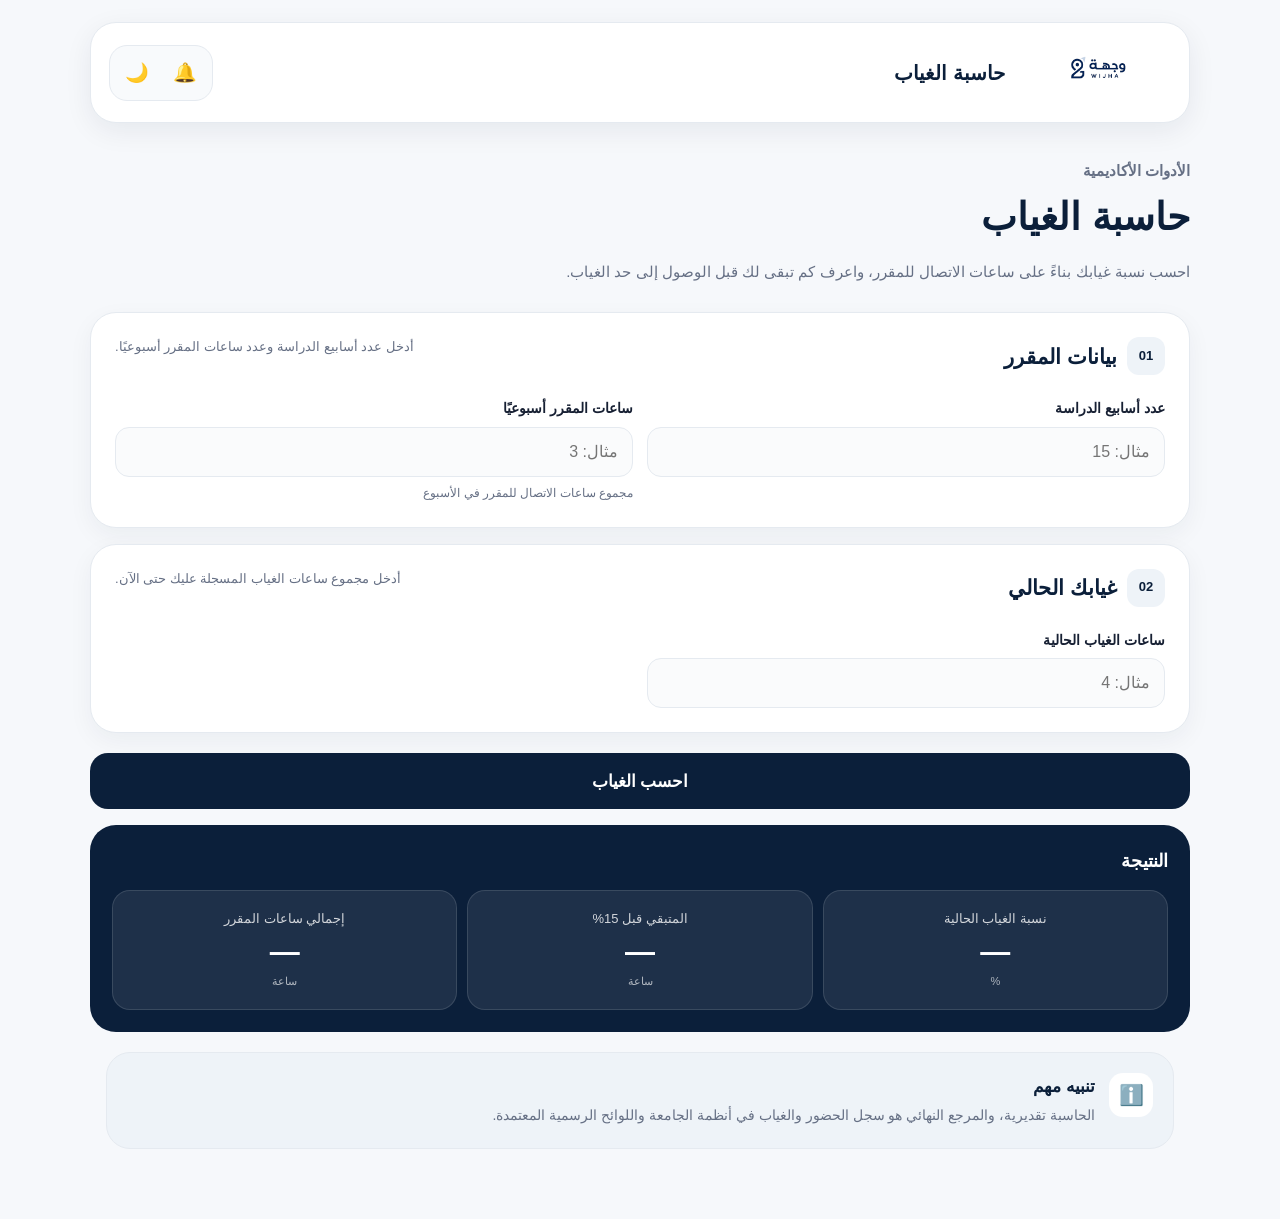
==== absence.html @ a18b8577 "Revise absence calculator labels and descriptions Updated text for clarity and adjusted labels in th" ====
<!DOCTYPE html>
<html lang="ar" dir="rtl">

<head>
    <meta charset="UTF-8">
    <meta name="viewport" content="width=device-width, initial-scale=1.0">

    <link rel="stylesheet" href="css/style.css?v=15">

    <title>حاسبة الغياب | وِجهة</title>
</head>

<body>

    <header class="top-bar">

        <div class="brand">
            <img src="assets/images/wijha-logo.jpg" alt="شعار وِجهة">
            <span>حاسبة الغياب</span>
        </div>

        <div class="top-actions">
            <button aria-label="الإشعارات">🔔</button>
            <button aria-label="الوضع الليلي">🌙</button>
        </div>

    </header>


    <main>

        <section class="page-intro">

            <p class="page-eyebrow">
                الأدوات الأكاديمية
            </p>

            <h1>
                حاسبة الغياب
            </h1>

            <p class="page-description">
                احسب نسبة غيابك بناءً على ساعات الاتصال للمقرر،
                واعرف كم تبقى لك قبل الوصول إلى حد الغياب.
            </p>

        </section>


        <section class="absence-calculator">

            <!-- بيانات المقرر -->

            <div class="calculator-section">

                <div class="calculator-heading">

                    <div>
                        <span class="calculator-step">01</span>
                        <h2>بيانات المقرر</h2>
                    </div>

                    <p>
                        أدخل عدد أسابيع الدراسة وعدد ساعات المقرر أسبوعيًا.
                    </p>

                </div>


                <div class="form-grid">

                    <div class="form-group">

                        <label for="study-weeks">
                            عدد أسابيع الدراسة
                        </label>

                        <input
                            type="number"
                            id="study-weeks"
                            min="1"
                            step="1"
                            placeholder="مثال: 15"
                        >

                    </div>


                    <div class="form-group">

                        <label for="weekly-hours">
                            ساعات المقرر أسبوعيًا
                        </label>

                        <input
                            type="number"
                            id="weekly-hours"
                            min="0.5"
                            step="0.5"
                            placeholder="مثال: 3"
                        >

                        <small>
                            مجموع ساعات الاتصال للمقرر في الأسبوع
                        </small>

                    </div>

                </div>

            </div>


            <!-- الغياب الحالي -->

            <div class="calculator-section">

                <div class="calculator-heading">

                    <div>
                        <span class="calculator-step">02</span>
                        <h2>غيابك الحالي</h2>
                    </div>

                    <p>
                        أدخل مجموع ساعات الغياب المسجلة عليك حتى الآن.
                    </p>

                </div>


                <div class="form-grid">

                    <div class="form-group">

                        <label for="current-absence-hours">
                            ساعات الغياب الحالية
                        </label>

                        <input
                            type="number"
                            id="current-absence-hours"
                            min="0"
                            step="0.5"
                            placeholder="مثال: 4"
                        >

                    </div>

                </div>

            </div>


            <!-- زر الحساب -->

            <button
                class="calculate-gpa-button"
                id="calculate-absence"
                type="button"
            >
                احسب الغياب
            </button>


            <!-- النتائج -->

            <section class="gpa-results">

                <div class="result-heading">
                    النتيجة
                </div>


                <div class="results-grid">

                    <div class="result-card">

                        <span>
                            نسبة الغياب الحالية
                        </span>

                        <strong id="absence-percentage">
                            —
                        </strong>

                        <small>
                            %
                        </small>

                    </div>


                    <div class="result-card">

                        <span>
                            المتبقي قبل 15%
                        </span>

                        <strong id="remaining-hours">
                            —
                        </strong>

                        <small>
                            ساعة
                        </small>

                    </div>


                    <div class="result-card">

                        <span>
                            إجمالي ساعات المقرر
                        </span>

                        <strong id="total-course-hours">
                            —
                        </strong>

                        <small>
                            ساعة
                        </small>

                    </div>

                </div>

            </section>


            <!-- الحالة -->

            <section
                class="absence-status"
                id="absence-status"
                hidden
            >

                <h3 id="absence-status-title"></h3>

                <p id="absence-status-text"></p>

            </section>


            <!-- تنبيه -->

            <section class="privacy-note">

                <div class="privacy-icon">
                    ℹ️
                </div>

                <div>

                    <h3>
                        تنبيه مهم
                    </h3>

                    <p>
                        الحاسبة تقديرية، والمرجع النهائي هو سجل الحضور والغياب
                        في أنظمة الجامعة واللوائح الرسمية المعتمدة.
                    </p>

                </div>

            </section>

        </section>

    </main>


    <nav class="bottom-nav" aria-label="التنقل الرئيسي">

        <a href="index.html" class="bottom-nav-item">
            <span class="bottom-nav-icon">⌂</span>
            <span class="bottom-nav-label">الرئيسية</span>
        </a>

        <a href="tools.html" class="bottom-nav-item active">
            <span class="bottom-nav-icon">▦</span>
            <span class="bottom-nav-label">الأدوات</span>
        </a>

        <a href="services.html" class="bottom-nav-item">
            <span class="bottom-nav-icon">◇</span>
            <span class="bottom-nav-label">الخدمات</span>
        </a>

        <a href="library.html" class="bottom-nav-item">
            <span class="bottom-nav-icon">▤</span>
            <span class="bottom-nav-label">المكتبة</span>
        </a>

        <a href="news.html" class="bottom-nav-item">
            <span class="bottom-nav-icon">▱</span>
            <span class="bottom-nav-label">الأخبار</span>
        </a>

    </nav>


    <script src="js/absence.js?v=1"></script>

</body>

</html>
---- css/style.css ----
:root {
    --navy: #0B1F3A;
    --navy-light: #173A63;
    --white: #FFFFFF;
    --background: #F6F8FB;
    --text: #172033;
    --text-secondary: #667085;
    --border: #E5EAF0;
}

* {
    margin: 0;
    padding: 0;
    box-sizing: border-box;
}

html {
    direction: rtl;
    scroll-behavior: smooth;
}

body {
    background-color: var(--background);
    color: var(--text);
    font-family: Arial, sans-serif;
    line-height: 1.6;

    padding-bottom: 110px;
}


/* =========================
   Top Navigation
========================= */

.top-bar {
    width: calc(100% - 32px);
    max-width: 1100px;
    min-height: 82px;

    margin: 22px auto;
    padding: 12px 18px;

    background: var(--white);

    border: 1px solid var(--border);
    border-radius: 26px;

    display: flex;
    align-items: center;
    justify-content: space-between;

    box-shadow: 0 8px 28px rgba(11, 31, 58, 0.07);
}

.brand {
    display: flex;
    align-items: center;
    gap: 16px;
}

.brand img {
    width: 150px;
    height: 75px;
    object-fit: contain;
}

.brand span {
    color: var(--navy);
    font-size: 20px;
    font-weight: 700;
}

.top-actions {
    display: flex;
    align-items: center;
    gap: 6px;

    background: #F8FAFC;

    border: 1px solid var(--border);
    border-radius: 18px;

    padding: 6px;
}

.top-actions button {
    width: 42px;
    height: 42px;

    border: none;
    background: transparent;
    border-radius: 13px;

    font-size: 19px;
    cursor: pointer;
}

.top-actions button:hover {
    background: #EEF2F6;
}


/* =========================
   Home Intro
========================= */

.home-intro {
    width: calc(100% - 32px);
    max-width: 1100px;

    margin: 34px auto 24px;

    text-align: right;
}

.home-eyebrow {
    color: var(--text-secondary);

    font-size: 16px;
    font-weight: 600;

    margin-bottom: 2px;
}

.home-intro h1 {
    color: var(--navy);

    font-size: 42px;
    font-weight: 800;
    line-height: 1.2;
}


/* =========================
   Main Shortcuts
========================= */

.main-shortcuts {
    width: calc(100% - 32px);
    max-width: 1100px;

    margin: 0 auto 34px;

    display: grid;
    grid-template-columns: repeat(2, 1fr);

    gap: 16px;
}

.main-card {
    min-height: 190px;
    padding: 24px;

    background: var(--navy-light);
    color: var(--white);

    border-radius: 28px;

    text-decoration: none;

    display: flex;
    flex-direction: column;
    justify-content: flex-end;

    box-shadow: 0 10px 28px rgba(11, 31, 58, 0.10);
}

.main-card-dark {
    background: var(--navy);
}

.card-icon {
    margin-bottom: auto;

    font-size: 30px;
    font-weight: 700;
}

.main-card h2 {
    font-size: 21px;

    margin-bottom: 3px;
}

.main-card p {
    font-size: 14px;

    opacity: 0.75;
}

.secondary-card {
    min-height: 105px;

    padding: 18px 20px;

    background: var(--white);
    color: var(--text);

    border: 1px solid var(--border);
    border-radius: 24px;

    text-decoration: none;

    display: flex;
    align-items: center;
    justify-content: space-between;

    gap: 12px;

    box-shadow: 0 7px 22px rgba(11, 31, 58, 0.05);
}

.secondary-card h3 {
    font-size: 18px;
    font-weight: 700;
}

.secondary-icon {
    font-size: 27px;
}


/* =========================
   Sections
========================= */

.upcoming-section,
.news-section {
    width: calc(100% - 32px);
    max-width: 1100px;

    margin: 0 auto 40px;
}

.section-heading,
.news-heading {
    display: flex;
    align-items: center;
    justify-content: space-between;

    margin-bottom: 14px;
}

.section-heading h2,
.news-heading h2 {
    color: var(--navy);

    font-size: 24px;
    font-weight: 800;
}

.news-heading a {
    color: var(--navy);

    text-decoration: none;

    font-size: 14px;
    font-weight: 700;
}


/* =========================
   Upcoming Event
========================= */

.event-card {
    background: var(--white);

    border: 1px solid var(--border);
    border-radius: 28px;

    padding: 24px;

    box-shadow: 0 8px 28px rgba(11, 31, 58, 0.06);
}

.event-top {
    display: flex;

    align-items: flex-start;
    justify-content: space-between;

    gap: 20px;

    margin-bottom: 24px;
}

.event-label {
    color: var(--text-secondary);

    font-size: 14px;
    font-weight: 600;

    margin-bottom: 3px;
}

.event-top h3 {
    color: var(--navy);

    font-size: 22px;
    font-weight: 800;
}

.event-date {
    background: #F1F4F8;
    color: var(--navy);

    border-radius: 14px;

    padding: 8px 12px;

    font-size: 14px;
    font-weight: 700;

    white-space: nowrap;
}

.countdown {
    display: grid;

    grid-template-columns: repeat(3, 1fr);

    gap: 12px;

    margin-bottom: 22px;
}

.time-box {
    background: var(--background);

    border-radius: 18px;

    padding: 16px 10px;

    text-align: center;
}

.time-box strong {
    display: block;

    color: var(--navy);

    font-size: 26px;
    font-weight: 800;
    line-height: 1.1;
}

.time-box span {
    display: block;

    color: var(--text-secondary);

    font-size: 13px;

    margin-top: 5px;
}

.event-link {
    color: var(--navy);

    text-decoration: none;

    display: inline-flex;
    align-items: center;

    gap: 8px;

    font-size: 15px;
    font-weight: 700;
}


/* =========================
   News
========================= */

.news-scroll {
    display: flex;

    gap: 14px;

    overflow-x: auto;

    padding-bottom: 8px;

    scroll-snap-type: x mandatory;
}

.news-card {
    flex: 0 0 280px;

    background: var(--white);

    border: 1px solid var(--border);
    border-radius: 24px;

    overflow: hidden;

    scroll-snap-align: start;

    box-shadow: 0 8px 24px rgba(11, 31, 58, 0.05);
}

.news-image-placeholder {
    height: 150px;

    background: #E9EEF4;
    color: var(--text-secondary);

    display: flex;
    align-items: center;
    justify-content: center;

    font-size: 14px;
}

.news-content {
    padding: 16px;
}

.news-category {
    display: inline-block;

    color: var(--navy);
    background: #EEF3F8;

    border-radius: 999px;

    padding: 5px 10px;

    font-size: 12px;
    font-weight: 700;

    margin-bottom: 10px;
}

.news-content h3 {
    color: var(--text);

    font-size: 17px;
    line-height: 1.5;

    margin-bottom: 10px;
}

.news-date {
    color: var(--text-secondary);

    font-size: 13px;
}


/* =========================
   Bottom Navigation
========================= */

.bottom-nav {
    position: fixed;

    left: 50%;
    bottom: 14px;

    transform: translateX(-50%);

    width: calc(100% - 24px);
    max-width: 520px;

    min-height: 74px;

    padding: 8px 6px;

    background: rgba(255, 255, 255, 0.96);

    border: 1px solid var(--border);
    border-radius: 24px;

    display: grid;

    grid-template-columns: repeat(5, 1fr);

    align-items: center;

    z-index: 1000;

    box-shadow: 0 12px 38px rgba(11, 31, 58, 0.15);
}

.bottom-nav-item {
    min-width: 0;

    color: var(--text-secondary);

    text-decoration: none;

    display: flex;
    flex-direction: column;

    align-items: center;
    justify-content: center;

    gap: 3px;

    border-radius: 16px;

    padding: 7px 2px;
}

.bottom-nav-icon {
    font-size: 21px;

    line-height: 1;
}

.bottom-nav-label {
    font-size: 11px;

    font-weight: 700;

    white-space: nowrap;
}

.bottom-nav-item.active {
    color: var(--navy);

    background: #EEF3F8;
}


/* =========================
   Desktop
========================= */

@media (min-width: 801px) {

    .bottom-nav {
        display: none;
    }

    body {
        padding-bottom: 30px;
    }
}


/* =========================
   Mobile
========================= */

@media (max-width: 600px) {

    .top-bar {
        width: calc(100% - 24px);

        min-height: 74px;

        margin: 14px auto;

        padding: 9px 12px;

        border-radius: 22px;
    }

    .brand {
        gap: 9px;
    }

    .brand img {
        width: 145px;
        height: 65px;
    }

    .brand span {
        font-size: 16px;
    }

    .top-actions button {
        width: 36px;
        height: 36px;

        font-size: 17px;
    }


    .home-intro {
        width: calc(100% - 32px);

        margin: 30px auto 22px;
    }

    .home-eyebrow {
        font-size: 15px;
    }

    .home-intro h1 {
        font-size: 36px;
    }


    .main-shortcuts {
        gap: 12px;

        margin-bottom: 30px;
    }

    .main-card {
        min-height: 165px;

        padding: 18px;

        border-radius: 24px;
    }

    .card-icon {
        font-size: 26px;
    }

    .main-card h2 {
        font-size: 18px;
    }

    .main-card p {
        font-size: 13px;
    }


    .secondary-card {
        min-height: 96px;

        padding: 15px 16px;

        border-radius: 20px;
    }

    .secondary-card h3 {
        font-size: 16px;
    }

    .secondary-icon {
        font-size: 24px;
    }


    .upcoming-section,
    .news-section {
        width: calc(100% - 32px);

        margin-bottom: 34px;
    }

    .section-heading h2,
    .news-heading h2 {
        font-size: 21px;
    }


    .event-card {
        padding: 18px;

        border-radius: 24px;
    }

    .event-top {
        flex-direction: column;

        gap: 10px;

        margin-bottom: 18px;
    }

    .event-top h3 {
        font-size: 20px;
    }

    .event-date {
        font-size: 13px;
    }


    .countdown {
        gap: 8px;

        margin-bottom: 18px;
    }

    .time-box {
        padding: 14px 8px;

        border-radius: 16px;
    }

    .time-box strong {
        font-size: 23px;
    }

    .time-box span {
        font-size: 12px;
    }


    .news-card {
        flex-basis: 82%;
    }
}
/* =========================
   Inner Pages
========================= */

.page-intro {
    width: calc(100% - 32px);
    max-width: 1100px;

    margin: 36px auto 26px;

    text-align: right;
}

.page-eyebrow {
    color: var(--text-secondary);

    font-size: 15px;
    font-weight: 600;

    margin-bottom: 4px;
}

.page-intro h1 {
    color: var(--navy);

    font-size: 38px;
    font-weight: 800;

    margin-bottom: 10px;
}

.page-description {
    max-width: 650px;

    color: var(--text-secondary);

    font-size: 15px;
    line-height: 1.9;
}


/* =========================
   Tools Page
========================= */

.tools-grid {
    width: calc(100% - 32px);
    max-width: 1100px;

    margin: 0 auto 28px;

    display: grid;
    grid-template-columns: repeat(2, 1fr);

    gap: 16px;
}

.tool-card {
    min-height: 155px;

    padding: 22px;

    background: var(--white);
    color: var(--text);

    border: 1px solid var(--border);
    border-radius: 26px;

    text-decoration: none;

    display: grid;
    grid-template-columns: auto 1fr auto;

    align-items: center;

    gap: 16px;

    box-shadow: 0 8px 24px rgba(11, 31, 58, 0.05);
}

.tool-card-icon {
    width: 58px;
    height: 58px;

    background: #EEF3F8;
    color: var(--navy);

    border-radius: 18px;

    display: flex;
    align-items: center;
    justify-content: center;

    font-size: 25px;
    font-weight: 800;
}

.tool-card-content h2 {
    color: var(--navy);

    font-size: 20px;
    font-weight: 800;

    margin-bottom: 5px;
}

.tool-card-content p {
    color: var(--text-secondary);

    font-size: 14px;
    line-height: 1.7;
}

.tool-arrow {
    color: var(--navy);

    font-size: 22px;
    font-weight: 800;
}


/* =========================
   Privacy Note
========================= */

.privacy-note {
    width: calc(100% - 32px);
    max-width: 1100px;

    margin: 0 auto 40px;

    padding: 20px;

    background: #EEF3F8;

    border: 1px solid var(--border);
    border-radius: 24px;

    display: flex;
    align-items: flex-start;

    gap: 14px;
}

.privacy-icon {
    width: 44px;
    height: 44px;

    flex: 0 0 44px;

    background: var(--white);

    border-radius: 14px;

    display: flex;
    align-items: center;
    justify-content: center;

    font-size: 20px;
}

.privacy-note h3 {
    color: var(--navy);

    font-size: 17px;

    margin-bottom: 3px;
}

.privacy-note p {
    color: var(--text-secondary);

    font-size: 14px;
    line-height: 1.8;
}


/* =========================
   Inner Pages Mobile
========================= */

@media (max-width: 600px) {

    .page-intro {
        width: calc(100% - 32px);

        margin: 30px auto 22px;
    }

    .page-intro h1 {
        font-size: 30px;
    }

    .page-description {
        font-size: 14px;
    }


    .tools-grid {
        grid-template-columns: 1fr;

        gap: 12px;
    }

    .tool-card {
        min-height: 125px;

        padding: 17px;

        border-radius: 22px;

        gap: 13px;
    }

    .tool-card-icon {
        width: 50px;
        height: 50px;

        border-radius: 15px;

        font-size: 22px;
    }

    .tool-card-content h2 {
        font-size: 17px;
    }

    .tool-card-content p {
        font-size: 13px;
    }

    .tool-arrow {
        font-size: 20px;
    }


    .privacy-note {
        padding: 16px;

        border-radius: 20px;

        margin-bottom: 34px;
    }
}
/* =========================================
   GPA Calculator
========================================= */

.gpa-calculator {
    width: calc(100% - 32px);
    max-width: 1100px;
    margin: 0 auto 28px;
}

.calculator-section {
    background: var(--white);

    border: 1px solid var(--border);
    border-radius: 26px;

    padding: 24px;

    margin-bottom: 16px;

    box-shadow: 0 8px 24px rgba(11, 31, 58, 0.05);
}


/* Heading */

.calculator-heading {
    display: flex;
    align-items: flex-start;
    justify-content: space-between;

    gap: 20px;

    margin-bottom: 22px;
}

.calculator-heading > div {
    display: flex;
    align-items: center;

    gap: 10px;
}

.calculator-step {
    min-width: 38px;
    height: 38px;

    padding: 0 8px;

    background: #EEF3F8;
    color: var(--navy);

    border-radius: 12px;

    display: flex;
    align-items: center;
    justify-content: center;

    font-size: 13px;
    font-weight: 800;
}

.calculator-heading h2 {
    color: var(--navy);

    font-size: 21px;
    font-weight: 800;
}

.calculator-heading > p {
    color: var(--text-secondary);

    font-size: 13px;
}


/* Forms */

.form-grid {
    display: grid;

    grid-template-columns: repeat(2, 1fr);

    gap: 14px;
}

.form-group {
    display: flex;
    flex-direction: column;

    gap: 7px;
}

.form-group label {
    color: var(--text);

    font-size: 14px;
    font-weight: 700;
}

.form-group input,
.form-group select {
    width: 100%;

    height: 50px;

    padding: 0 14px;

    background: #FAFBFC;
    color: var(--text);

    border: 1px solid var(--border);
    border-radius: 14px;

    outline: none;

    font-family: inherit;
    font-size: 16px;
}

.form-group input:focus,
.form-group select:focus {
    border-color: var(--navy);
}

.form-group small {
    color: var(--text-secondary);

    font-size: 12px;
}


/* Courses */

.courses-list {
    display: flex;
    flex-direction: column;

    gap: 12px;
}

.course-row {
    display: flex;
    align-items: flex-start;

    gap: 12px;

    padding: 16px;

    background: var(--background);

    border: 1px solid var(--border);
    border-radius: 20px;
}

.course-number {
    width: 34px;
    height: 34px;

    flex: 0 0 34px;

    background: var(--navy);
    color: var(--white);

    border-radius: 11px;

    display: flex;
    align-items: center;
    justify-content: center;

    font-size: 13px;
    font-weight: 800;
}

.course-fields {
    flex: 1;

    display: grid;

    grid-template-columns: 2fr 1fr 1fr;

    gap: 12px;
}

.add-course-button {
    width: 100%;

    min-height: 48px;

    margin-top: 14px;

    border: 1px dashed #B8C3D1;
    border-radius: 15px;

    background: transparent;
    color: var(--navy);

    font-family: inherit;
    font-size: 14px;
    font-weight: 800;

    cursor: pointer;
}

.add-course-button span {
    font-size: 18px;

    margin-left: 5px;
}


/* Calculate */

.calculate-gpa-button {
    width: 100%;

    min-height: 56px;

    margin: 4px 0 16px;

    border: none;
    border-radius: 18px;

    background: var(--navy);
    color: var(--white);

    font-family: inherit;

    font-size: 17px;
    font-weight: 800;

    cursor: pointer;
}


/* Results */

.gpa-results {
    background: var(--navy);

    padding: 22px;

    border-radius: 26px;

    margin-bottom: 20px;
}

.result-heading {
    color: var(--white);

    font-size: 18px;
    font-weight: 800;

    margin-bottom: 14px;
}

.results-grid {
    display: grid;

    grid-template-columns: repeat(3, 1fr);

    gap: 10px;
}

.result-card {
    min-height: 120px;

    padding: 16px 10px;

    background: rgba(255, 255, 255, 0.08);

    border: 1px solid rgba(255, 255, 255, 0.12);
    border-radius: 18px;

    color: var(--white);

    display: flex;
    flex-direction: column;

    align-items: center;
    justify-content: center;

    text-align: center;
}

.result-card span {
    font-size: 13px;

    opacity: 0.8;
}

.result-card strong {
    font-size: 30px;

    margin: 5px 0;

    line-height: 1.1;
}

.result-card small {
    font-size: 11px;

    opacity: 0.65;
}


/* =========================================
   GPA Mobile
========================================= */

@media (max-width: 600px) {

    .gpa-calculator {
        width: calc(100% - 32px);
    }

    .calculator-section {
        padding: 17px;

        border-radius: 22px;
    }

    .calculator-heading {
        flex-direction: column;

        gap: 8px;

        margin-bottom: 18px;
    }

    .calculator-heading h2 {
        font-size: 18px;
    }

    .form-grid {
        grid-template-columns: 1fr;

        gap: 14px;
    }

    .course-row {
        padding: 13px;

        border-radius: 18px;
    }

    .course-fields {
        grid-template-columns: 1fr;
    }

    .course-number {
        margin-top: 27px;
    }

    .results-grid {
        grid-template-columns: 1fr;
    }

    .result-card {
        min-height: 100px;
    }

    .result-card strong {
        font-size: 28px;
    }
}
/* =========================
   GPA Scale Selector
========================= */

.gpa-scale-selector {
    display: grid;
    grid-template-columns: repeat(2, 1fr);
    gap: 12px;
}

.scale-option {
    min-height: 100px;

    padding: 16px;

    background: var(--background);

    border: 2px solid transparent;
    border-radius: 18px;

    cursor: pointer;

    display: flex;
    flex-direction: column;
    align-items: center;
    justify-content: center;

    text-align: center;

    transition: 0.2s ease;
}

.scale-option input {
    display: none;
}

.scale-option.active {
    background: #EEF3F8;
    border-color: var(--navy);
}

.scale-number {
    color: var(--navy);

    font-size: 25px;
    font-weight: 800;
}

.scale-label {
    color: var(--text-secondary);

    font-size: 13px;

    margin-top: 3px;
}

@media (max-width: 600px) {

    .gpa-scale-selector {
        grid-template-columns: repeat(2, 1fr);
        gap: 10px;
    }

    .scale-option {
        min-height: 90px;
        padding: 12px;
    }

    .scale-number {
        font-size: 22px;
    }
}
/* =========================
   Absence Calculator
========================= */

.absence-calculator {
    width: calc(100% - 32px);
    max-width: 1100px;
    margin: 0 auto 28px;
}

@media (max-width: 600px) {

    .absence-calculator {
        width: calc(100% - 32px);
    }

}
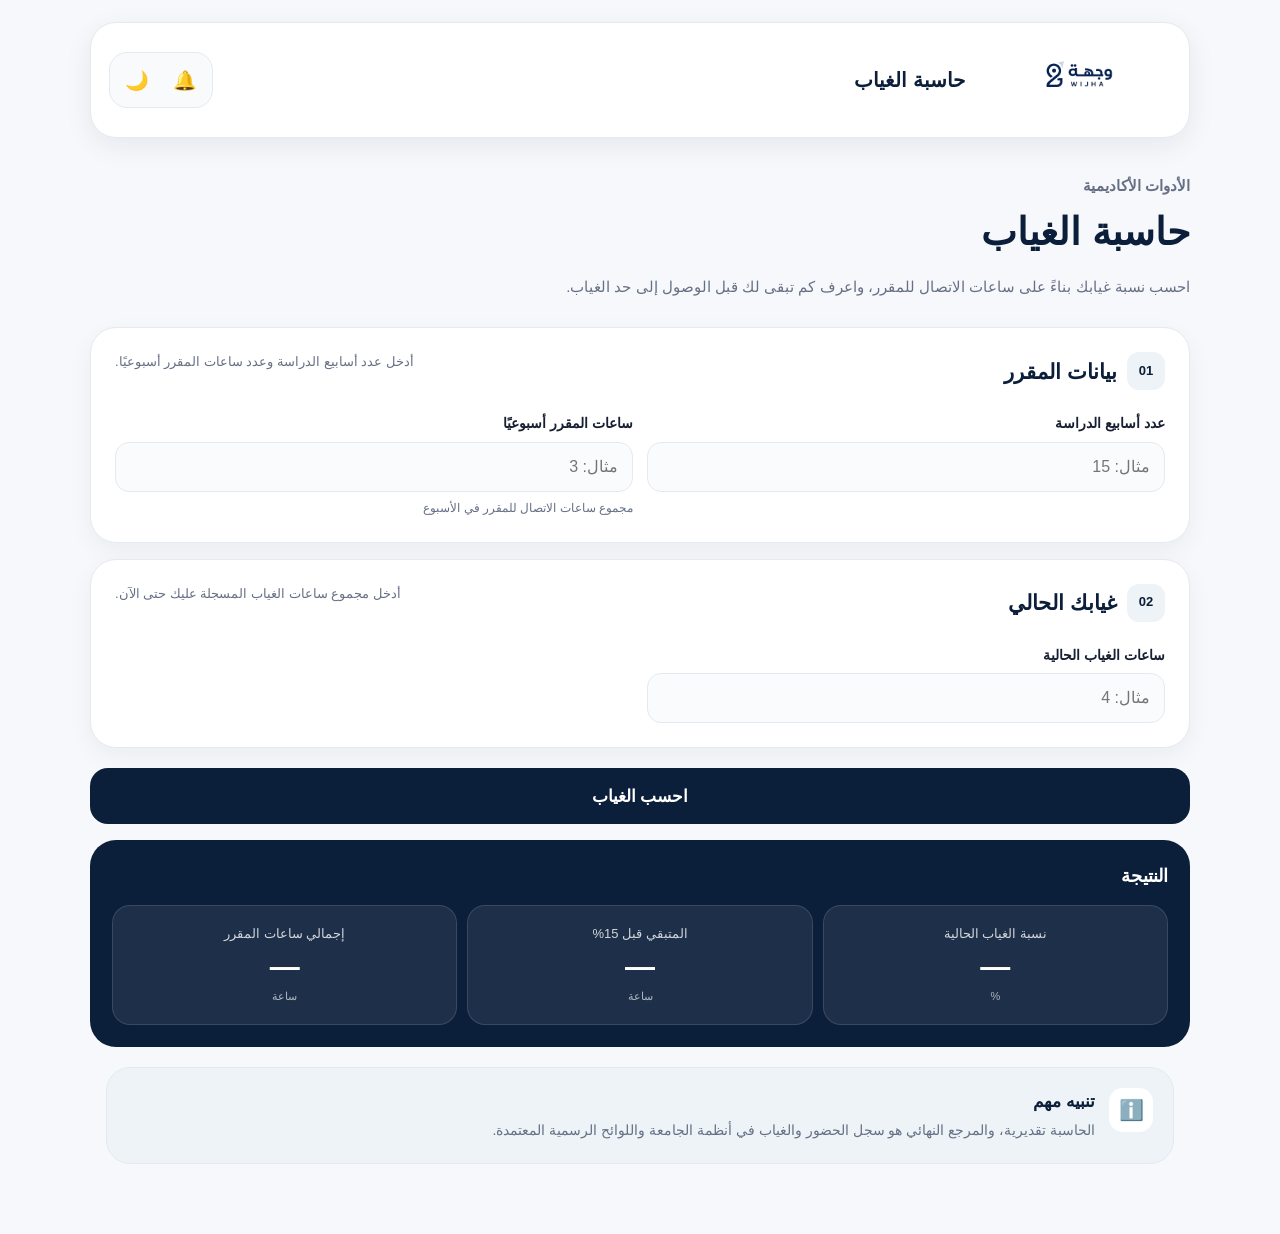
==== commit 6a9feeea: "Update stylesheet version and navigation icons" ====
--- a/absence.html
+++ b/absence.html
@@ -5,7 +5,7 @@
     <meta charset="UTF-8">
     <meta name="viewport" content="width=device-width, initial-scale=1.0">
 
-    <link rel="stylesheet" href="css/style.css?v=15">
+    <link rel="stylesheet" href="css/style.css?v=39"> 
 
     <title>حاسبة الغياب | وِجهة</title>
 </head>
@@ -274,36 +274,36 @@
 
     <nav class="bottom-nav" aria-label="التنقل الرئيسي">
 
-        <a href="index.html" class="bottom-nav-item">
-            <span class="bottom-nav-icon">⌂</span>
-            <span class="bottom-nav-label">الرئيسية</span>
-        </a>
-
-        <a href="tools.html" class="bottom-nav-item active">
-            <span class="bottom-nav-icon">▦</span>
-            <span class="bottom-nav-label">الأدوات</span>
-        </a>
-
-        <a href="services.html" class="bottom-nav-item">
-            <span class="bottom-nav-icon">◇</span>
-            <span class="bottom-nav-label">الخدمات</span>
-        </a>
-
-        <a href="library.html" class="bottom-nav-item">
-            <span class="bottom-nav-icon">▤</span>
-            <span class="bottom-nav-label">المكتبة</span>
-        </a>
-
-        <a href="news.html" class="bottom-nav-item">
-            <span class="bottom-nav-icon">▱</span>
-            <span class="bottom-nav-label">الأخبار</span>
-        </a>
-
-    </nav>
-
-
-    <script src="js/absence.js?v=1"></script>
-
+    <a href="index.html" class="bottom-nav-item">
+        <span class="bottom-nav-icon">⌂</span>
+        <span class="bottom-nav-label">الرئيسية</span>
+    </a>
+
+    <a href="tools.html" class="bottom-nav-item active">
+        <span class="bottom-nav-icon">✦</span>
+        <span class="bottom-nav-label">الأدوات</span>
+    </a>
+
+    <a href="services.html" class="bottom-nav-item">
+        <span class="bottom-nav-icon">◇</span>
+        <span class="bottom-nav-label">الخدمات</span>
+    </a>
+
+    <a href="library.html" class="bottom-nav-item">
+        <span class="bottom-nav-icon">▤</span>
+        <span class="bottom-nav-label">المكتبة</span>
+    </a>
+
+    <a href="news.html" class="bottom-nav-item">
+        <span class="bottom-nav-icon">◌</span>
+        <span class="bottom-nav-label">الأخبار</span>
+    </a>
+
+</nav>
+
+
+    <script src="js/absence.js?v=3"></script>
+<script src="js/site.js?v=1"></script>
 </body>
 
 </html>
--- a/css/style.css
+++ b/css/style.css
@@ -60,8 +60,8 @@
 }
 
 .brand img {
-    width: 150px;
-    height: 75px;
+    width: 190px;
+    height: 90px;
     object-fit: contain;
 }
 
@@ -451,9 +451,9 @@
 }
 
 
-/* =========================
-   Bottom Navigation
-========================= */
+/* =========================================
+   Floating Bottom Navigation
+========================================= */
 
 .bottom-nav {
     position: fixed;
@@ -466,28 +466,31 @@
     width: calc(100% - 24px);
     max-width: 520px;
 
-    min-height: 74px;
-
-    padding: 8px 6px;
+    min-height: 72px;
+
+    padding: 8px 7px;
 
     background: rgba(255, 255, 255, 0.96);
 
     border: 1px solid var(--border);
-    border-radius: 24px;
+    border-radius: 25px;
 
     display: grid;
-
     grid-template-columns: repeat(5, 1fr);
 
     align-items: center;
 
     z-index: 1000;
 
-    box-shadow: 0 12px 38px rgba(11, 31, 58, 0.15);
+    box-shadow:
+        0 14px 40px rgba(11, 31, 58, 0.14);
 }
 
 .bottom-nav-item {
+    position: relative;
+
     min-width: 0;
+    min-height: 56px;
 
     color: var(--text-secondary);
 
@@ -499,34 +502,99 @@
     align-items: center;
     justify-content: center;
 
-    gap: 3px;
-
-    border-radius: 16px;
-
-    padding: 7px 2px;
+    gap: 4px;
+
+    border-radius: 18px;
+
+    transition:
+        transform 0.2s ease,
+        color 0.2s ease;
 }
 
 .bottom-nav-icon {
-    font-size: 21px;
-
-    line-height: 1;
+    width: 34px;
+    height: 34px;
+
+    display: flex;
+    align-items: center;
+    justify-content: center;
+
+    border-radius: 50%;
+
+    font-size: 20px;
+    font-weight: 800;
+
+    transition:
+        transform 0.2s ease,
+        background 0.2s ease,
+        color 0.2s ease;
 }
 
 .bottom-nav-label {
-    font-size: 11px;
-
-    font-weight: 700;
+    font-size: 10px;
+    font-weight: 800;
 
     white-space: nowrap;
 }
 
+
+/* Active Item */
+
 .bottom-nav-item.active {
     color: var(--navy);
 
-    background: #EEF3F8;
-}
-
-
+    transform: translateY(-4px);
+}
+
+.bottom-nav-item.active .bottom-nav-icon {
+    width: 44px;
+    height: 44px;
+
+    background: var(--navy);
+    color: var(--white);
+
+    box-shadow:
+        0 8px 20px rgba(11, 31, 58, 0.20);
+
+    transform: translateY(-7px);
+}
+
+.bottom-nav-item.active .bottom-nav-label {
+    margin-top: -5px;
+
+    color: var(--navy);
+
+    font-size: 10px;
+}
+
+
+/* Dark Mode */
+
+body.dark-mode .bottom-nav {
+    background: rgba(15, 27, 43, 0.97);
+
+    border-color: #26384D;
+}
+
+body.dark-mode .bottom-nav-item {
+    color: #8798AA;
+}
+
+body.dark-mode .bottom-nav-item.active {
+    color: #EAF0F7;
+}
+
+body.dark-mode .bottom-nav-item.active .bottom-nav-icon {
+    background: #EAF0F7;
+    color: #142235;
+
+    box-shadow:
+        0 8px 22px rgba(0, 0, 0, 0.25);
+}
+
+body.dark-mode .bottom-nav-item.active .bottom-nav-label {
+    color: #EAF0F7;
+}
 /* =========================
    Desktop
 ========================= */
@@ -566,9 +634,10 @@
     }
 
     .brand img {
-        width: 145px;
-        height: 65px;
-    }
+    width: 155px;
+    height: 75px;
+    object-fit: contain;
+}
 
     .brand span {
         font-size: 16px;
@@ -1401,3 +1470,3149 @@
     }
 
 }
+/* =========================
+   Grade Converter
+========================= */
+
+.grade-converter {
+    width: calc(100% - 32px);
+    max-width: 1100px;
+    margin: 0 auto 28px;
+}
+
+.quick-weights {
+    display: flex;
+    align-items: center;
+    flex-wrap: wrap;
+
+    gap: 8px;
+
+    margin: -2px 0 16px;
+}
+
+.quick-weights span {
+    color: var(--text-secondary);
+
+    font-size: 13px;
+    font-weight: 700;
+
+    margin-left: 4px;
+}
+
+.quick-weights button {
+    min-width: 52px;
+    height: 40px;
+
+    padding: 0 12px;
+
+    background: var(--white);
+    color: var(--navy);
+
+    border: 1px solid var(--border);
+    border-radius: 12px;
+
+    font-family: inherit;
+    font-size: 13px;
+    font-weight: 800;
+
+    cursor: pointer;
+}
+
+.quick-weights button:hover {
+    background: #EEF3F8;
+}
+
+@media (max-width: 600px) {
+
+    .grade-converter {
+        width: calc(100% - 32px);
+    }
+
+    .quick-weights {
+        gap: 7px;
+    }
+
+    .quick-weights button {
+        min-width: 48px;
+        height: 38px;
+
+        padding: 0 10px;
+    }
+}
+/* =========================
+   Schedule Builder
+========================= */
+
+.schedule-builder {
+    width: calc(100% - 32px);
+    max-width: 1100px;
+    margin: 0 auto 28px;
+}
+
+.schedule-form-grid {
+    display: grid;
+    grid-template-columns: repeat(4, 1fr);
+    gap: 14px;
+}
+
+.schedule-form-grid .form-group:first-child {
+    grid-column: 1 / -1;
+}
+
+.schedule-form-grid input,
+.schedule-form-grid select {
+    min-width: 0;
+}
+@media (max-width: 900px) {
+
+    .schedule-form-grid {
+        grid-template-columns: repeat(2, 1fr);
+    }
+
+    .schedule-form-grid .form-group:first-child {
+        grid-column: 1 / -1;
+    }
+}
+
+.schedule-preview {
+    min-height: 280px;
+    background: var(--background);
+    border: 1px dashed #B8C3D1;
+    border-radius: 22px;
+    padding: 18px;
+}
+
+.schedule-empty {
+    min-height: 240px;
+
+    display: flex;
+    flex-direction: column;
+    align-items: center;
+    justify-content: center;
+
+    text-align: center;
+}
+
+.schedule-empty-icon {
+    font-size: 42px;
+    margin-bottom: 10px;
+}
+
+.schedule-empty h3 {
+    color: var(--navy);
+    font-size: 18px;
+    margin-bottom: 5px;
+}
+
+.schedule-empty p {
+    color: var(--text-secondary);
+    font-size: 14px;
+}
+
+
+/* Mobile */
+
+@media (max-width: 600px) {
+
+    .schedule-form-grid {
+        grid-template-columns: 1fr;
+    }
+
+}
+/* =========================
+   Schedule Results
+========================= */
+
+.schedule-day {
+    margin-bottom: 20px;
+}
+
+.schedule-day:last-child {
+    margin-bottom: 0;
+}
+
+.schedule-day-title {
+    color: var(--navy);
+
+    font-size: 18px;
+    font-weight: 800;
+
+    margin-bottom: 10px;
+}
+
+.schedule-course-card {
+    background: var(--white);
+
+    border: 1px solid var(--border);
+    border-radius: 18px;
+
+    padding: 15px;
+
+    margin-bottom: 9px;
+
+    display: flex;
+    align-items: center;
+    justify-content: space-between;
+
+    gap: 12px;
+}
+
+.schedule-course-info h4 {
+    color: var(--navy);
+
+    font-size: 16px;
+    font-weight: 800;
+
+    margin-bottom: 3px;
+}
+
+.schedule-course-info p {
+    color: var(--text);
+
+    font-size: 13px;
+
+    margin-bottom: 2px;
+}
+
+.schedule-course-info span {
+    color: var(--text-secondary);
+
+    font-size: 12px;
+}
+
+.schedule-remove-button {
+    width: 38px;
+    height: 38px;
+
+    flex: 0 0 38px;
+
+    border: none;
+    border-radius: 12px;
+
+    background: #EEF3F8;
+    color: var(--navy);
+
+    font-size: 22px;
+
+    cursor: pointer;
+}
+.weekly-schedule-wrapper {
+    width: 100%;
+    overflow-x: auto;
+    -webkit-overflow-scrolling: touch;
+}
+
+.weekly-schedule-grid {
+    display: grid;
+    grid-template-columns: repeat(5, minmax(170px, 1fr));
+    min-width: 850px;
+
+    background: var(--white);
+
+    border: 1px solid var(--border);
+    border-radius: 20px;
+
+    overflow: hidden;
+}
+
+.weekly-day-column {
+    min-width: 0;
+    border-left: 1px solid var(--border);
+}
+
+.weekly-day-column:last-child {
+    border-left: none;
+}
+
+.weekly-day-heading {
+    padding: 15px 10px;
+
+    background: var(--navy);
+    color: var(--white);
+
+    font-size: 15px;
+    font-weight: 800;
+    text-align: center;
+}
+
+.weekly-day-content {
+    min-height: 300px;
+    padding: 10px;
+    background: #FAFBFC;
+}
+
+.weekly-day-empty {
+    padding: 25px 6px;
+
+    color: var(--text-secondary);
+
+    font-size: 12px;
+    text-align: center;
+}
+
+.weekly-course-card {
+    position: relative;
+
+    margin-bottom: 9px;
+    padding: 14px 11px;
+
+    background: var(--white);
+
+    border: 1px solid var(--border);
+    border-radius: 15px;
+
+    box-shadow: 0 4px 12px rgba(11, 31, 58, 0.05);
+}
+
+.weekly-course-card h4 {
+    padding-left: 24px;
+
+    color: var(--navy);
+
+    font-size: 14px;
+    font-weight: 800;
+    line-height: 1.5;
+
+    margin-bottom: 8px;
+}
+
+.weekly-course-time {
+    display: flex;
+    align-items: center;
+    justify-content: center;
+    flex-wrap: wrap;
+
+    gap: 4px;
+
+    padding: 7px;
+
+    background: #EEF3F8;
+    border-radius: 9px;
+
+    color: var(--navy);
+
+    font-size: 11px;
+    font-weight: 700;
+}
+
+.weekly-course-room {
+    margin-top: 7px;
+
+    color: var(--text-secondary);
+
+    font-size: 11px;
+    font-weight: 700;
+    text-align: center;
+}
+
+.weekly-course-card .schedule-remove-button {
+    position: absolute;
+
+    top: 8px;
+    left: 8px;
+
+    width: 25px;
+    height: 25px;
+
+    border: none;
+    border-radius: 7px;
+
+    background: transparent;
+    color: var(--text-secondary);
+
+    font-size: 17px;
+    cursor: pointer;
+}
+
+@media (max-width: 900px) {
+
+    .schedule-preview {
+        padding: 12px;
+    }
+
+    .weekly-schedule-grid {
+        grid-template-columns: repeat(5, minmax(155px, 1fr));
+        min-width: 775px;
+    }
+}
+
+@media (max-width: 600px) {
+
+    .weekly-schedule-grid {
+        grid-template-columns: repeat(5, minmax(145px, 1fr));
+        min-width: 725px;
+    }
+
+    .weekly-day-heading {
+        padding: 13px 8px;
+        font-size: 14px;
+    }
+}
+/* =========================================
+   Schedule Actions
+========================================= */
+
+.schedule-actions {
+    margin-top: 16px;
+
+    display: flex;
+    justify-content: flex-start;
+}
+
+.schedule-actions[hidden] {
+    display: none;
+}
+
+.print-schedule-button {
+    min-height: 48px;
+
+    padding: 0 20px;
+
+    background: var(--navy);
+    color: var(--white);
+
+    border: none;
+    border-radius: 15px;
+
+    font-family: inherit;
+    font-size: 14px;
+    font-weight: 800;
+
+    cursor: pointer;
+}
+
+.print-only-title {
+    display: none;
+}
+
+
+/* =========================================
+   Print
+========================================= */
+
+@media print {
+
+    @page {
+        size: A4 landscape;
+        margin: 10mm;
+    }
+
+
+    body {
+        background: #FFFFFF !important;
+
+        padding: 0 !important;
+        margin: 0 !important;
+    }
+
+
+    body * {
+        visibility: hidden;
+    }
+
+
+    .print-area,
+    .print-area * {
+        visibility: visible;
+    }
+
+
+    .print-area {
+        position: absolute;
+
+        top: 0;
+        right: 0;
+
+        width: 100%;
+
+        padding: 0;
+
+        background: #FFFFFF;
+    }
+
+
+    .print-only-title {
+        display: block;
+
+        visibility: visible;
+
+        margin-bottom: 18px;
+
+        text-align: center;
+    }
+
+
+    .print-only-title h1 {
+        color: #0B1F3A;
+
+        font-size: 24px;
+
+        margin-bottom: 3px;
+    }
+
+
+    .print-only-title p {
+        color: #667085;
+
+        font-size: 11px;
+    }
+
+
+    .schedule-preview {
+        min-height: auto;
+
+        padding: 0;
+
+        background: #FFFFFF;
+
+        border: none;
+    }
+
+
+    .weekly-schedule-wrapper {
+        width: 100%;
+
+        overflow: visible;
+    }
+
+
+    .weekly-schedule-grid {
+        width: 100%;
+        min-width: 0;
+
+        grid-template-columns:
+            repeat(5, 1fr);
+
+        border: 1px solid #D8DEE7;
+
+        border-radius: 10px;
+
+        overflow: hidden;
+    }
+
+
+    .weekly-day-heading {
+        background: #0B1F3A !important;
+        color: #FFFFFF !important;
+
+        print-color-adjust: exact;
+        -webkit-print-color-adjust: exact;
+
+        font-size: 12px;
+
+        padding: 9px 5px;
+    }
+
+
+    .weekly-day-content {
+        min-height: 170px;
+
+        padding: 6px;
+
+        background: #FAFBFC !important;
+
+        print-color-adjust: exact;
+        -webkit-print-color-adjust: exact;
+    }
+
+
+    .weekly-course-card {
+        padding: 8px 6px;
+
+        margin-bottom: 5px;
+
+        border-radius: 8px;
+
+        box-shadow: none;
+
+        break-inside: avoid;
+    }
+
+
+    .weekly-course-card h4 {
+        padding: 0;
+
+        font-size: 10px;
+
+        margin-bottom: 5px;
+    }
+
+
+    .weekly-course-time {
+        padding: 4px;
+
+        font-size: 8px;
+
+        background: #EEF3F8 !important;
+
+        print-color-adjust: exact;
+        -webkit-print-color-adjust: exact;
+    }
+
+
+    .weekly-course-room {
+        font-size: 8px;
+
+        margin-top: 4px;
+    }
+
+
+    .weekly-day-empty {
+        font-size: 8px;
+
+        padding: 15px 2px;
+    }
+
+
+    .schedule-remove-button {
+        display: none !important;
+    }
+
+}
+/* =========================================
+   Services Directory
+========================================= */
+
+.services-directory {
+    width: calc(100% - 32px);
+    max-width: 1100px;
+    margin: 0 auto 40px;
+}
+
+.service-section {
+    background: var(--white);
+    border: 1px solid var(--border);
+    border-radius: 28px;
+    padding: 26px;
+    box-shadow: 0 8px 28px rgba(11, 31, 58, 0.05);
+}
+
+.service-header {
+    display: flex;
+    align-items: flex-start;
+    gap: 16px;
+    padding-bottom: 24px;
+    margin-bottom: 24px;
+    border-bottom: 1px solid var(--border);
+}
+
+.service-icon {
+    width: 56px;
+    height: 56px;
+    flex: 0 0 56px;
+
+    display: flex;
+    align-items: center;
+    justify-content: center;
+
+    background: #EEF3F8;
+    border-radius: 18px;
+    font-size: 25px;
+}
+
+.service-kicker {
+    color: var(--text-secondary);
+    font-size: 13px;
+    font-weight: 700;
+    margin-bottom: 2px;
+}
+
+.service-header h2 {
+    color: var(--navy);
+    font-size: 24px;
+    font-weight: 800;
+    margin-bottom: 8px;
+}
+
+.service-description {
+    max-width: 760px;
+    color: var(--text-secondary);
+    font-size: 14px;
+    line-height: 1.9;
+}
+
+
+/* Groups */
+
+.service-group {
+    margin-bottom: 30px;
+}
+
+.service-group-heading {
+    margin-bottom: 14px;
+}
+
+.service-group-heading h3 {
+    color: var(--navy);
+    font-size: 19px;
+    font-weight: 800;
+    margin-bottom: 3px;
+}
+
+.service-group-heading p {
+    color: var(--text-secondary);
+    font-size: 13px;
+}
+
+
+/* Action cards */
+
+.service-action-grid {
+    display: grid;
+    grid-template-columns: repeat(2, 1fr);
+    gap: 12px;
+}
+
+.service-action-card {
+    min-height: 120px;
+    padding: 18px;
+
+    background: #FAFBFC;
+    color: var(--text);
+
+    border: 1px solid var(--border);
+    border-radius: 20px;
+
+    text-decoration: none;
+
+    display: grid;
+    grid-template-columns: auto 1fr auto;
+    align-items: center;
+    gap: 14px;
+}
+
+.service-action-card:hover {
+    border-color: #B9C5D4;
+}
+
+.service-action-primary {
+    background: var(--navy);
+    color: var(--white);
+    border-color: var(--navy);
+}
+
+.service-action-icon {
+    width: 46px;
+    height: 46px;
+    flex: 0 0 46px;
+
+    border-radius: 14px;
+
+    display: flex;
+    align-items: center;
+    justify-content: center;
+
+    background: #EEF3F8;
+    color: var(--navy);
+
+    font-size: 20px;
+    font-weight: 800;
+}
+
+.service-action-primary .service-action-icon {
+    background: rgba(255, 255, 255, 0.12);
+    color: var(--white);
+}
+
+.service-action-card h4 {
+    font-size: 16px;
+    font-weight: 800;
+    margin-bottom: 4px;
+}
+
+.service-action-card p {
+    color: var(--text-secondary);
+    font-size: 13px;
+    line-height: 1.7;
+}
+
+.service-action-primary p {
+    color: rgba(255, 255, 255, 0.72);
+}
+
+.service-action-arrow {
+    font-size: 20px;
+    font-weight: 800;
+}
+
+.service-phone {
+    display: inline-block;
+    margin-top: 5px;
+    color: var(--navy);
+    font-size: 14px;
+}
+
+
+/* Guides */
+
+.guide-grid {
+    display: grid;
+    grid-template-columns: repeat(2, 1fr);
+    gap: 12px;
+}
+
+.guide-card {
+    min-height: 145px;
+    padding: 18px;
+
+    background: var(--white);
+    color: var(--text);
+
+    border: 1px solid var(--border);
+    border-radius: 20px;
+
+    text-decoration: none;
+
+    display: grid;
+    grid-template-columns: auto 1fr auto;
+    align-items: center;
+    gap: 14px;
+}
+
+.guide-icon {
+    width: 50px;
+    height: 50px;
+
+    background: #EEF3F8;
+    border-radius: 15px;
+
+    display: flex;
+    align-items: center;
+    justify-content: center;
+
+    font-size: 22px;
+}
+
+.official-badge {
+    display: inline-block;
+
+    margin-bottom: 6px;
+    padding: 4px 8px;
+
+    background: #EEF3F8;
+    color: var(--navy);
+
+    border-radius: 999px;
+
+    font-size: 10px;
+    font-weight: 800;
+}
+
+.guide-card h4 {
+    color: var(--navy);
+    font-size: 15px;
+    font-weight: 800;
+    line-height: 1.6;
+    margin-bottom: 4px;
+}
+
+.guide-card p {
+    color: var(--text-secondary);
+    font-size: 12px;
+}
+
+.guide-arrow {
+    color: var(--navy);
+    font-size: 20px;
+    font-weight: 800;
+}
+
+
+/* Help box */
+
+.service-help-box {
+    padding: 18px;
+
+    background: #EEF3F8;
+    border: 1px solid var(--border);
+    border-radius: 20px;
+
+    display: flex;
+    gap: 13px;
+    align-items: flex-start;
+}
+
+.service-help-icon {
+    width: 42px;
+    height: 42px;
+    flex: 0 0 42px;
+
+    background: var(--white);
+    border-radius: 13px;
+
+    display: flex;
+    align-items: center;
+    justify-content: center;
+
+    color: var(--navy);
+    font-weight: 800;
+}
+
+.service-help-box h3 {
+    color: var(--navy);
+    font-size: 15px;
+    font-weight: 800;
+    margin-bottom: 4px;
+}
+
+.service-help-box p {
+    color: var(--text-secondary);
+    font-size: 13px;
+    line-height: 1.8;
+}
+
+
+/* Mobile */
+
+@media (max-width: 700px) {
+
+    .service-section {
+        padding: 18px;
+        border-radius: 24px;
+    }
+
+    .service-header {
+        gap: 12px;
+    }
+
+    .service-icon {
+        width: 48px;
+        height: 48px;
+        flex-basis: 48px;
+        border-radius: 15px;
+        font-size: 22px;
+    }
+
+    .service-header h2 {
+        font-size: 20px;
+    }
+
+    .service-action-grid,
+    .guide-grid {
+        grid-template-columns: 1fr;
+    }
+
+    .service-action-card,
+    .guide-card {
+        min-height: 110px;
+        padding: 15px;
+        border-radius: 18px;
+    }
+
+    .service-action-card {
+        grid-template-columns: auto 1fr auto;
+    }
+
+    .guide-card {
+        grid-template-columns: auto 1fr auto;
+    }
+
+}
+/* =========================================
+   Services Choice Directory
+========================================= */
+
+.services-choice-grid {
+    display: grid;
+    grid-template-columns: repeat(2, 1fr);
+    gap: 14px;
+}
+
+.service-choice-card {
+    min-height: 170px;
+
+    padding: 22px;
+
+    background: var(--white);
+    color: var(--text);
+
+    border: 1px solid var(--border);
+    border-radius: 22px;
+
+    text-decoration: none;
+
+    display: grid;
+    grid-template-columns: auto 1fr auto;
+    align-items: center;
+    gap: 16px;
+
+    box-shadow: 0 6px 20px rgba(11, 31, 58, 0.04);
+}
+
+.service-choice-card:hover {
+    border-color: #B9C5D4;
+    transform: translateY(-2px);
+}
+
+.service-choice-icon {
+    width: 58px;
+    height: 58px;
+
+    display: flex;
+    align-items: center;
+    justify-content: center;
+
+    background: #EEF3F8;
+    border-radius: 18px;
+
+    font-size: 25px;
+}
+
+.service-choice-type {
+    display: block;
+
+    margin-bottom: 3px;
+
+    color: var(--text-secondary);
+
+    font-size: 11px;
+    font-weight: 700;
+}
+
+.service-choice-content h2 {
+    margin-bottom: 6px;
+
+    color: var(--navy);
+
+    font-size: 18px;
+    font-weight: 800;
+}
+
+.service-choice-content p {
+    color: var(--text-secondary);
+
+    font-size: 13px;
+    line-height: 1.7;
+}
+
+.service-choice-arrow {
+    color: var(--navy);
+
+    font-size: 21px;
+    font-weight: 800;
+}
+
+
+@media (max-width: 700px) {
+
+    .services-choice-grid {
+        grid-template-columns: 1fr;
+    }
+
+    .service-choice-card {
+        min-height: 135px;
+        padding: 17px;
+        border-radius: 20px;
+        gap: 13px;
+    }
+
+    .service-choice-icon {
+        width: 50px;
+        height: 50px;
+        border-radius: 15px;
+        font-size: 22px;
+    }
+
+    .service-choice-content h2 {
+        font-size: 16px;
+    }
+
+}
+/* =========================================
+   Counseling Center
+========================================= */
+
+.counseling-toggle {
+    width: 100%;
+    border: 1px solid var(--border);
+    font-family: inherit;
+    cursor: pointer;
+    text-align: right;
+}
+
+.counseling-arrow {
+    transition: transform 0.2s ease;
+}
+
+.counseling-toggle[aria-expanded="true"]
+.counseling-arrow {
+    transform: rotate(180deg);
+}
+
+
+/* Details */
+
+.counseling-details {
+    margin-top: 16px;
+    padding: 24px;
+
+    background: var(--white);
+
+    border: 1px solid var(--border);
+    border-radius: 24px;
+
+    box-shadow: 0 6px 20px rgba(11, 31, 58, 0.04);
+}
+
+.counseling-details[hidden] {
+    display: none;
+}
+
+.counseling-details-header {
+    display: flex;
+    align-items: center;
+    justify-content: space-between;
+
+    gap: 14px;
+
+    padding-bottom: 18px;
+    margin-bottom: 22px;
+
+    border-bottom: 1px solid var(--border);
+}
+
+.counseling-details-header h2 {
+    color: var(--navy);
+
+    font-size: 22px;
+    font-weight: 800;
+}
+
+.counseling-details-icon {
+    width: 48px;
+    height: 48px;
+
+    flex: 0 0 48px;
+
+    display: flex;
+    align-items: center;
+    justify-content: center;
+
+    background: #EEF3F8;
+    border-radius: 15px;
+
+    font-size: 21px;
+}
+
+
+/* Groups */
+
+.counseling-group {
+    margin-bottom: 26px;
+}
+
+.counseling-group h3 {
+    color: var(--navy);
+
+    font-size: 17px;
+    font-weight: 800;
+
+    margin-bottom: 12px;
+}
+
+
+/* Locations */
+
+.locations-grid {
+    display: grid;
+    grid-template-columns: repeat(3, 1fr);
+
+    gap: 10px;
+}
+
+.location-card {
+    min-height: 115px;
+
+    padding: 15px;
+
+    background: #FAFBFC;
+
+    border: 1px solid var(--border);
+    border-radius: 18px;
+
+    display: flex;
+    align-items: flex-start;
+
+    gap: 10px;
+}
+
+.location-icon {
+    font-size: 17px;
+}
+
+.location-card h4 {
+    color: var(--navy);
+
+    font-size: 14px;
+    font-weight: 800;
+
+    margin-bottom: 4px;
+}
+
+.location-card p {
+    color: var(--text-secondary);
+
+    font-size: 12px;
+    line-height: 1.7;
+}
+
+
+/* Phone */
+
+.contact-buttons {
+    display: flex;
+    flex-wrap: wrap;
+
+    gap: 8px;
+}
+
+.contact-button {
+    min-height: 46px;
+
+    padding: 0 15px;
+
+    display: inline-flex;
+    align-items: center;
+
+    gap: 8px;
+
+    background: #EEF3F8;
+    color: var(--navy);
+
+    border: 1px solid var(--border);
+    border-radius: 14px;
+
+    text-decoration: none;
+
+    font-size: 14px;
+    font-weight: 800;
+
+    direction: ltr;
+}
+
+
+/* Email */
+
+.email-grid {
+    display: grid;
+    grid-template-columns: repeat(2, 1fr);
+
+    gap: 10px;
+}
+
+.email-card {
+    min-height: 82px;
+
+    padding: 14px;
+
+    background: #FAFBFC;
+    color: var(--text);
+
+    border: 1px solid var(--border);
+    border-radius: 18px;
+
+    text-decoration: none;
+
+    display: flex;
+    align-items: center;
+
+    gap: 11px;
+}
+
+.email-icon {
+    width: 42px;
+    height: 42px;
+
+    flex: 0 0 42px;
+
+    display: flex;
+    align-items: center;
+    justify-content: center;
+
+    background: #EEF3F8;
+    border-radius: 13px;
+}
+
+.email-label {
+    display: block;
+
+    color: var(--text-secondary);
+
+    font-size: 11px;
+    font-weight: 700;
+
+    margin-bottom: 2px;
+}
+
+.email-card strong {
+    display: block;
+
+    color: var(--navy);
+
+    font-size: 13px;
+
+    direction: ltr;
+}
+
+
+/* Official page */
+
+.official-counseling-link {
+    min-height: 72px;
+
+    padding: 15px 17px;
+
+    background: var(--navy);
+    color: var(--white);
+
+    border-radius: 18px;
+
+    text-decoration: none;
+
+    display: flex;
+    align-items: center;
+    justify-content: space-between;
+
+    gap: 12px;
+}
+
+.official-counseling-link span:first-child {
+    display: block;
+
+    color: rgba(255, 255, 255, 0.68);
+
+    font-size: 11px;
+
+    margin-bottom: 2px;
+}
+
+.official-counseling-link strong {
+    font-size: 14px;
+}
+
+.official-link-arrow {
+    font-size: 21px;
+}
+
+
+/* Mobile */
+
+@media (max-width: 700px) {
+
+    .counseling-details {
+        padding: 17px;
+
+        border-radius: 21px;
+    }
+
+    .counseling-details-header h2 {
+        font-size: 19px;
+    }
+
+    .locations-grid,
+    .email-grid {
+        grid-template-columns: 1fr;
+    }
+
+    .location-card {
+        min-height: auto;
+    }
+
+    .contact-buttons {
+        flex-direction: column;
+    }
+
+    .contact-button {
+        width: 100%;
+
+        justify-content: center;
+    }
+
+    .email-card strong {
+        font-size: 12px;
+    }
+
+}
+/* =========================================
+   WIJHA | Student Library
+========================================= */
+
+.student-library {
+    width: calc(100% - 32px);
+    max-width: 1100px;
+    margin: 0 auto 40px;
+}
+
+.library-documents-grid {
+    display: grid;
+    grid-template-columns: repeat(2, 1fr);
+    gap: 14px;
+}
+
+
+/* Document Card */
+
+.library-document-card {
+    width: 100%;
+    min-height: 145px;
+
+    padding: 20px;
+
+    background: var(--white);
+    color: var(--text);
+
+    border: 1px solid var(--border);
+    border-radius: 22px;
+
+    text-decoration: none;
+    text-align: right;
+    font-family: inherit;
+
+    display: grid;
+    grid-template-columns: auto 1fr auto;
+    align-items: center;
+    gap: 15px;
+
+    box-shadow: 0 6px 20px rgba(11, 31, 58, 0.04);
+
+    cursor: pointer;
+}
+
+.library-document-card:hover {
+    border-color: #B9C5D4;
+}
+
+.library-document-icon {
+    width: 54px;
+    height: 54px;
+
+    display: flex;
+    align-items: center;
+    justify-content: center;
+
+    background: #EEF3F8;
+    border-radius: 17px;
+
+    font-size: 23px;
+}
+
+.library-document-type {
+    display: block;
+
+    margin-bottom: 3px;
+
+    color: var(--text-secondary);
+
+    font-size: 11px;
+    font-weight: 700;
+}
+
+.library-document-content h2 {
+    margin-bottom: 5px;
+
+    color: var(--navy);
+
+    font-size: 17px;
+    font-weight: 800;
+}
+
+.library-document-content p {
+    color: var(--text-secondary);
+
+    font-size: 12px;
+    line-height: 1.7;
+}
+
+.library-document-arrow {
+    color: var(--navy);
+
+    font-size: 20px;
+    font-weight: 800;
+}
+
+
+/* Expand Arrow */
+
+.instructions-arrow {
+    transition: transform 0.2s ease;
+}
+
+.student-instructions-toggle[aria-expanded="true"]
+.instructions-arrow {
+    transform: rotate(180deg);
+}
+
+
+/* =========================================
+   Student Instructions
+========================================= */
+
+.student-instructions-details {
+    margin-top: 16px;
+    padding: 24px;
+
+    background: var(--white);
+
+    border: 1px solid var(--border);
+    border-radius: 24px;
+
+    box-shadow: 0 6px 20px rgba(11, 31, 58, 0.04);
+}
+
+.student-instructions-details[hidden] {
+    display: none;
+}
+
+.instructions-details-heading {
+    display: flex;
+    align-items: center;
+    justify-content: space-between;
+
+    gap: 14px;
+
+    padding-bottom: 18px;
+    margin-bottom: 8px;
+
+    border-bottom: 1px solid var(--border);
+}
+
+.instructions-details-heading h2 {
+    color: var(--navy);
+
+    font-size: 21px;
+    font-weight: 800;
+}
+
+.instructions-heading-icon {
+    width: 48px;
+    height: 48px;
+
+    flex: 0 0 48px;
+
+    display: flex;
+    align-items: center;
+    justify-content: center;
+
+    background: #EEF3F8;
+    border-radius: 15px;
+
+    font-size: 21px;
+}
+
+
+/* Instruction Items */
+
+.instructions-list {
+    display: flex;
+    flex-direction: column;
+}
+
+.instruction-item {
+    display: grid;
+    grid-template-columns: 48px 1fr;
+    gap: 14px;
+
+    padding: 20px 0;
+
+    border-bottom: 1px solid var(--border);
+}
+
+.instruction-item:last-child {
+    border-bottom: none;
+    padding-bottom: 0;
+}
+
+.instruction-number {
+    width: 44px;
+    height: 44px;
+
+    display: flex;
+    align-items: center;
+    justify-content: center;
+
+    background: var(--navy);
+    color: var(--white);
+
+    border-radius: 13px;
+
+    font-size: 12px;
+    font-weight: 800;
+}
+
+.instruction-item h3 {
+    margin-bottom: 5px;
+
+    color: var(--navy);
+
+    font-size: 15px;
+    font-weight: 800;
+}
+
+.instruction-item p {
+    max-width: 800px;
+
+    color: var(--text-secondary);
+
+    font-size: 13px;
+    line-height: 1.9;
+}
+
+
+/* Contact */
+
+.instruction-contact {
+    margin-top: 11px;
+
+    display: flex;
+    flex-wrap: wrap;
+    gap: 8px;
+}
+
+.instruction-contact strong,
+.instruction-contact a,
+.instruction-contact span {
+    min-height: 40px;
+
+    padding: 0 12px;
+
+    display: inline-flex;
+    align-items: center;
+
+    background: #EEF3F8;
+    color: var(--navy);
+
+    border-radius: 12px;
+
+    font-size: 12px;
+    font-weight: 700;
+}
+
+.instruction-contact a {
+    text-decoration: none;
+    direction: ltr;
+}
+
+
+/* Official Link */
+
+.instruction-official-link {
+    display: inline-flex;
+    align-items: center;
+    justify-content: space-between;
+    gap: 16px;
+
+    margin-top: 11px;
+    padding: 11px 14px;
+
+    background: #EEF3F8;
+    color: var(--navy);
+
+    border-radius: 13px;
+
+    text-decoration: none;
+
+    font-size: 12px;
+    font-weight: 800;
+}
+
+
+/* Mobile */
+
+@media (max-width: 700px) {
+
+    .library-documents-grid {
+        grid-template-columns: 1fr;
+    }
+
+    .library-document-card {
+        min-height: 125px;
+
+        padding: 16px;
+
+        border-radius: 20px;
+
+        gap: 12px;
+    }
+
+    .library-document-icon {
+        width: 49px;
+        height: 49px;
+
+        border-radius: 15px;
+
+        font-size: 21px;
+    }
+
+    .library-document-content h2 {
+        font-size: 15px;
+    }
+
+    .student-instructions-details {
+        padding: 17px;
+
+        border-radius: 21px;
+    }
+
+    .instructions-details-heading h2 {
+        font-size: 18px;
+    }
+
+    .instruction-item {
+        grid-template-columns: 40px 1fr;
+
+        gap: 11px;
+
+        padding: 17px 0;
+    }
+
+    .instruction-number {
+        width: 38px;
+        height: 38px;
+
+        border-radius: 11px;
+
+        font-size: 11px;
+    }
+
+    .instruction-contact {
+        flex-direction: column;
+    }
+
+    .instruction-contact strong,
+    .instruction-contact a,
+    .instruction-contact span {
+        width: 100%;
+    }
+
+}
+/* =========================================
+   WIJHA | Library Tabs
+========================================= */
+
+.library-tabs-wrapper {
+    width: calc(100% - 32px);
+    max-width: 1100px;
+
+    margin: 0 auto 28px;
+}
+
+.library-tabs {
+    display: grid;
+    grid-template-columns: repeat(2, 1fr);
+
+    gap: 8px;
+
+    padding: 6px;
+
+    background: #EEF1F5;
+
+    border-radius: 20px;
+}
+
+.library-tab {
+    min-height: 52px;
+
+    padding: 10px 16px;
+
+    border: none;
+    border-radius: 15px;
+
+    background: transparent;
+    color: var(--text-secondary);
+
+    font-family: inherit;
+    font-size: 14px;
+    font-weight: 800;
+
+    cursor: pointer;
+
+    display: flex;
+    align-items: center;
+    justify-content: center;
+
+    gap: 7px;
+}
+
+.library-tab.active {
+    background: var(--navy);
+    color: var(--white);
+
+    box-shadow: 0 5px 15px rgba(11, 31, 58, 0.15);
+}
+
+
+/* =========================================
+   Library Panels
+========================================= */
+
+.library-panel[hidden] {
+    display: none;
+}
+
+.library-section-heading {
+    margin-bottom: 18px;
+}
+
+.library-section-heading h2 {
+    color: var(--navy);
+
+    font-size: 23px;
+    font-weight: 800;
+
+    margin-bottom: 5px;
+}
+
+.library-section-heading p {
+    color: var(--text-secondary);
+
+    font-size: 13px;
+    line-height: 1.8;
+}
+
+
+/* =========================================
+   FAQ
+========================================= */
+
+.faq-list {
+    display: flex;
+    flex-direction: column;
+
+    gap: 9px;
+}
+
+.faq-item {
+    background: var(--white);
+
+    border: 1px solid var(--border);
+    border-radius: 17px;
+
+    overflow: hidden;
+}
+
+.faq-item summary {
+    position: relative;
+
+    min-height: 64px;
+
+    padding: 18px 20px 18px 52px;
+
+    color: var(--navy);
+
+    font-size: 14px;
+    font-weight: 800;
+
+    cursor: pointer;
+
+    list-style: none;
+}
+
+.faq-item summary::-webkit-details-marker {
+    display: none;
+}
+
+.faq-item summary::after {
+    content: "+";
+
+    position: absolute;
+
+    left: 19px;
+    top: 50%;
+
+    transform: translateY(-50%);
+
+    width: 27px;
+    height: 27px;
+
+    display: flex;
+    align-items: center;
+    justify-content: center;
+
+    background: #EEF3F8;
+    color: var(--navy);
+
+    border-radius: 9px;
+
+    font-size: 18px;
+    font-weight: 700;
+}
+
+.faq-item[open] summary::after {
+    content: "−";
+}
+
+.faq-item p {
+    padding: 0 20px 19px;
+
+    color: var(--text-secondary);
+
+    font-size: 13px;
+    line-height: 1.9;
+}
+
+
+/* Privacy FAQ */
+
+.faq-privacy {
+    border-color: #C8D4E2;
+    background: #F7F9FC;
+}
+
+.faq-privacy summary {
+    color: var(--navy);
+}
+
+
+/* Mobile */
+
+@media (max-width: 700px) {
+
+    .library-tabs-wrapper {
+        margin-bottom: 22px;
+    }
+
+    .library-tabs {
+        border-radius: 17px;
+    }
+
+    .library-tab {
+        min-height: 48px;
+
+        padding: 8px 10px;
+
+        border-radius: 13px;
+
+        font-size: 12px;
+    }
+
+    .library-section-heading h2 {
+        font-size: 20px;
+    }
+
+    .faq-item summary {
+        padding: 17px 16px 17px 48px;
+
+        font-size: 13px;
+        line-height: 1.7;
+    }
+
+    .faq-item summary::after {
+        left: 15px;
+    }
+
+    .faq-item p {
+        padding: 0 16px 17px;
+
+        font-size: 12px;
+    }
+
+}
+/* =========================================
+   WIJHA | Colleges & Programs
+========================================= */
+
+.program-search-section,
+.program-tabs-wrapper,
+.programs-directory {
+    width: calc(100% - 32px);
+    max-width: 1100px;
+    margin-left: auto;
+    margin-right: auto;
+}
+
+
+/* Search */
+
+.program-search-section {
+    margin-bottom: 16px;
+}
+
+.program-search-box {
+    min-height: 58px;
+
+    padding: 0 18px;
+
+    background: var(--white);
+
+    border: 1px solid var(--border);
+    border-radius: 18px;
+
+    display: flex;
+    align-items: center;
+
+    gap: 10px;
+
+    box-shadow: 0 5px 18px rgba(11, 31, 58, 0.04);
+}
+
+.program-search-icon {
+    font-size: 18px;
+}
+
+.program-search-box input {
+    width: 100%;
+
+    border: none;
+    outline: none;
+
+    background: transparent;
+
+    color: var(--text);
+
+    font-family: inherit;
+    font-size: 16px;
+}
+
+
+/* Program Type Tabs */
+
+.program-tabs-wrapper {
+    margin-bottom: 26px;
+}
+
+.program-tabs {
+    display: grid;
+    grid-template-columns: repeat(2, 1fr);
+
+    gap: 12px;
+}
+
+.program-tab {
+    min-height: 100px;
+
+    padding: 17px;
+
+    background: var(--white);
+    color: var(--text);
+
+    border: 1px solid var(--border);
+    border-radius: 21px;
+
+    font-family: inherit;
+
+    display: flex;
+    align-items: center;
+
+    gap: 13px;
+
+    text-align: right;
+    cursor: pointer;
+}
+
+.program-tab > span {
+    width: 50px;
+    height: 50px;
+
+    flex: 0 0 50px;
+
+    background: #EEF3F8;
+
+    border-radius: 15px;
+
+    display: flex;
+    align-items: center;
+    justify-content: center;
+
+    font-size: 22px;
+}
+
+.program-tab strong {
+    display: block;
+
+    color: var(--navy);
+
+    font-size: 16px;
+    font-weight: 800;
+
+    margin-bottom: 2px;
+}
+
+.program-tab small {
+    color: var(--text-secondary);
+
+    font-size: 11px;
+}
+
+.program-tab.active {
+    background: var(--navy);
+    border-color: var(--navy);
+}
+
+.program-tab.active strong {
+    color: var(--white);
+}
+
+.program-tab.active small {
+    color: rgba(255, 255, 255, 0.7);
+}
+
+.program-tab.active > span {
+    background: rgba(255, 255, 255, 0.12);
+}
+
+
+/* Panels */
+
+.program-panel[hidden] {
+    display: none;
+}
+
+.program-section-heading {
+    margin-bottom: 16px;
+}
+
+.program-section-heading h2 {
+    color: var(--navy);
+
+    font-size: 23px;
+    font-weight: 800;
+
+    margin-bottom: 4px;
+}
+
+.program-section-heading p {
+    color: var(--text-secondary);
+
+    font-size: 13px;
+}
+
+
+/* College Group */
+
+.college-group {
+    margin-bottom: 24px;
+}
+
+.college-toggle {
+    width: 100%;
+
+    min-height: 100px;
+
+    padding: 17px;
+
+    background: var(--white);
+
+    border: 1px solid var(--border);
+    border-radius: 21px;
+
+    font-family: inherit;
+    text-align: right;
+
+    display: grid;
+    grid-template-columns: auto 1fr auto;
+    align-items: center;
+
+    gap: 14px;
+
+    cursor: pointer;
+}
+
+.college-toggle-icon {
+    width: 52px;
+    height: 52px;
+
+    display: flex;
+    align-items: center;
+    justify-content: center;
+
+    background: #EEF3F8;
+
+    border-radius: 16px;
+
+    font-size: 22px;
+}
+
+.college-toggle-content span {
+    display: block;
+
+    color: var(--text-secondary);
+
+    font-size: 10px;
+    font-weight: 700;
+
+    margin-bottom: 2px;
+}
+
+.college-toggle-content h3 {
+    color: var(--navy);
+
+    font-size: 17px;
+    font-weight: 800;
+
+    margin-bottom: 2px;
+}
+
+.college-toggle-content p {
+    color: var(--text-secondary);
+
+    font-size: 11px;
+}
+
+.college-toggle-arrow {
+    color: var(--navy);
+
+    font-size: 20px;
+    font-weight: 800;
+
+    transition: transform 0.2s ease;
+}
+
+.college-toggle[aria-expanded="false"]
+.college-toggle-arrow {
+    transform: rotate(-90deg);
+}
+
+
+/* College Programs */
+
+.college-programs {
+    display: grid;
+    grid-template-columns: repeat(2, 1fr);
+
+    gap: 12px;
+
+    margin-top: 12px;
+}
+
+
+/* Program Card */
+
+.program-card {
+    padding: 18px;
+
+    background: var(--white);
+
+    border: 1px solid var(--border);
+    border-radius: 20px;
+
+    box-shadow: 0 5px 18px rgba(11, 31, 58, 0.04);
+}
+
+.program-card-main {
+    display: flex;
+    align-items: center;
+
+    gap: 12px;
+
+    margin-bottom: 15px;
+}
+
+.program-icon {
+    width: 48px;
+    height: 48px;
+
+    flex: 0 0 48px;
+
+    background: #EEF3F8;
+    color: var(--navy);
+
+    border-radius: 14px;
+
+    display: flex;
+    align-items: center;
+    justify-content: center;
+
+    font-size: 12px;
+    font-weight: 900;
+}
+
+.program-degree {
+    display: block;
+
+    color: var(--text-secondary);
+
+    font-size: 10px;
+    font-weight: 700;
+
+    margin-bottom: 2px;
+}
+
+.program-card h3 {
+    color: var(--navy);
+
+    font-size: 16px;
+    font-weight: 800;
+
+    margin-bottom: 2px;
+}
+
+.program-card-main p {
+    color: var(--text-secondary);
+
+    font-size: 11px;
+}
+
+
+/* Program Actions */
+
+.program-actions {
+    display: grid;
+    grid-template-columns: repeat(2, 1fr);
+
+    gap: 7px;
+}
+
+.program-button {
+    min-height: 43px;
+
+    padding: 8px;
+
+    display: flex;
+    align-items: center;
+    justify-content: center;
+
+    background: #F7F9FC;
+    color: var(--navy);
+
+    border: 1px solid var(--border);
+    border-radius: 12px;
+
+    text-decoration: none;
+
+    font-size: 11px;
+    font-weight: 800;
+
+    text-align: center;
+}
+
+.program-plan-button {
+    background: var(--navy);
+    color: var(--white);
+    border-color: var(--navy);
+}
+
+
+/* Empty / Search */
+
+.program-empty-state,
+.program-no-results {
+    min-height: 220px;
+
+    padding: 30px;
+
+    background: var(--white);
+
+    border: 1px solid var(--border);
+    border-radius: 22px;
+
+    text-align: center;
+}
+
+.program-empty-state span,
+.program-no-results span {
+    display: block;
+
+    font-size: 36px;
+
+    margin-bottom: 9px;
+}
+
+.program-empty-state h3,
+.program-no-results h3 {
+    color: var(--navy);
+
+    font-size: 18px;
+
+    margin-bottom: 4px;
+}
+
+.program-empty-state p,
+.program-no-results p {
+    color: var(--text-secondary);
+
+    font-size: 13px;
+}
+
+.program-no-results {
+    margin-bottom: 40px;
+}
+
+.program-no-results[hidden] {
+    display: none;
+}
+
+
+/* Mobile */
+
+@media (max-width: 700px) {
+
+    .program-tabs {
+        gap: 9px;
+    }
+
+    .program-tab {
+        min-height: 90px;
+
+        padding: 13px;
+
+        border-radius: 18px;
+
+        gap: 9px;
+    }
+
+    .program-tab > span {
+        width: 43px;
+        height: 43px;
+
+        flex-basis: 43px;
+
+        border-radius: 13px;
+
+        font-size: 19px;
+    }
+
+    .program-tab strong {
+        font-size: 13px;
+    }
+
+    .program-tab small {
+        font-size: 9px;
+    }
+
+
+    .college-programs {
+        grid-template-columns: 1fr;
+    }
+
+    .college-toggle {
+        min-height: 88px;
+
+        padding: 14px;
+
+        border-radius: 19px;
+    }
+
+    .college-toggle-content h3 {
+        font-size: 15px;
+    }
+
+
+    .program-card {
+        padding: 15px;
+        border-radius: 18px;
+    }
+
+    .program-actions {
+        grid-template-columns: 1fr 1fr;
+    }
+
+    .program-button {
+        font-size: 10px;
+    }
+
+}
+/* =========================================
+   WIJHA | News & Events
+========================================= */
+
+.news-tabs-wrapper,
+.news-page-content {
+    width: calc(100% - 32px);
+    max-width: 1100px;
+    margin-left: auto;
+    margin-right: auto;
+}
+
+
+/* Main Tabs */
+
+.news-tabs-wrapper {
+    margin-bottom: 25px;
+}
+
+.news-tabs {
+    display: grid;
+    grid-template-columns: repeat(2, 1fr);
+
+    gap: 8px;
+
+    padding: 6px;
+
+    background: #EEF1F5;
+    border-radius: 20px;
+}
+
+.news-tab {
+    min-height: 52px;
+
+    border: none;
+    border-radius: 15px;
+
+    background: transparent;
+    color: var(--text-secondary);
+
+    font-family: inherit;
+    font-size: 14px;
+    font-weight: 800;
+
+    display: flex;
+    align-items: center;
+    justify-content: center;
+
+    gap: 7px;
+
+    cursor: pointer;
+}
+
+.news-tab.active {
+    background: var(--navy);
+    color: var(--white);
+
+    box-shadow: 0 5px 15px rgba(11, 31, 58, 0.15);
+}
+
+
+/* Panels */
+
+.news-panel[hidden] {
+    display: none;
+}
+
+.news-section-heading {
+    display: flex;
+    align-items: center;
+    justify-content: space-between;
+
+    gap: 15px;
+
+    margin-bottom: 17px;
+}
+
+.news-section-heading h2 {
+    color: var(--navy);
+
+    font-size: 23px;
+    font-weight: 800;
+
+    margin-bottom: 4px;
+}
+
+.news-section-heading p {
+    color: var(--text-secondary);
+
+    font-size: 12px;
+    line-height: 1.7;
+}
+
+
+/* Filters */
+
+.news-filters {
+    display: flex;
+
+    gap: 7px;
+
+    overflow-x: auto;
+
+    padding-bottom: 10px;
+    margin-bottom: 10px;
+
+    scrollbar-width: none;
+}
+
+.news-filters::-webkit-scrollbar {
+    display: none;
+}
+
+.news-filter {
+    flex: 0 0 auto;
+
+    min-height: 37px;
+
+    padding: 7px 14px;
+
+    border: 1px solid var(--border);
+    border-radius: 100px;
+
+    background: var(--white);
+    color: var(--text-secondary);
+
+    font-family: inherit;
+    font-size: 11px;
+    font-weight: 800;
+
+    cursor: pointer;
+}
+
+.news-filter.active {
+    background: var(--navy);
+    color: var(--white);
+    border-color: var(--navy);
+}
+
+
+/* News Cards */
+
+.news-cards-grid {
+    display: grid;
+    grid-template-columns: repeat(3, 1fr);
+
+    gap: 14px;
+}
+
+.wijha-news-card {
+    overflow: hidden;
+
+    background: var(--white);
+
+    border: 1px solid var(--border);
+    border-radius: 21px;
+
+    box-shadow: 0 5px 18px rgba(11, 31, 58, 0.04);
+}
+
+.wijha-news-card[hidden] {
+    display: none;
+}
+
+.news-image-placeholder {
+    height: 180px;
+
+    background:
+        linear-gradient(
+            135deg,
+            #E9EEF4,
+            #F7F9FC
+        );
+
+    display: flex;
+    flex-direction: column;
+    align-items: center;
+    justify-content: center;
+
+    gap: 5px;
+
+    color: var(--text-secondary);
+}
+
+.news-image-placeholder span {
+    font-size: 30px;
+}
+
+.news-image-placeholder small {
+    font-size: 10px;
+}
+
+.wijha-news-content {
+    padding: 16px;
+}
+
+.news-card-meta {
+    display: flex;
+    align-items: center;
+    justify-content: space-between;
+
+    gap: 8px;
+
+    margin-bottom: 10px;
+}
+
+.news-category {
+    padding: 5px 9px;
+
+    background: #EEF3F8;
+    color: var(--navy);
+
+    border-radius: 100px;
+
+    font-size: 9px;
+    font-weight: 800;
+}
+
+.news-card-meta time {
+    color: var(--text-secondary);
+    font-size: 9px;
+}
+
+.wijha-news-content h3 {
+    color: var(--navy);
+
+    font-size: 16px;
+    line-height: 1.6;
+
+    margin-bottom: 6px;
+}
+
+.wijha-news-content > p {
+    color: var(--text-secondary);
+
+    font-size: 11px;
+    line-height: 1.8;
+
+    margin-bottom: 14px;
+}
+
+.news-read-link {
+    color: var(--navy);
+
+    text-decoration: none;
+
+    font-size: 11px;
+    font-weight: 800;
+
+    display: inline-flex;
+    align-items: center;
+
+    gap: 5px;
+}
+
+
+/* Events */
+
+.events-list {
+    display: flex;
+    flex-direction: column;
+
+    gap: 10px;
+}
+
+.event-directory-card {
+    padding: 16px;
+
+    background: var(--white);
+
+    border: 1px solid var(--border);
+    border-radius: 20px;
+
+    display: grid;
+    grid-template-columns: 82px 1fr;
+
+    gap: 16px;
+
+    box-shadow: 0 5px 18px rgba(11, 31, 58, 0.04);
+}
+
+.event-date-box {
+    min-height: 88px;
+
+    padding: 10px;
+
+    background: var(--navy);
+    color: var(--white);
+
+    border-radius: 16px;
+
+    display: flex;
+    flex-direction: column;
+    align-items: center;
+    justify-content: center;
+}
+
+.event-date-box strong {
+    font-size: 27px;
+    line-height: 1;
+}
+
+.event-date-box span {
+    margin-top: 5px;
+
+    font-size: 11px;
+    font-weight: 700;
+}
+
+.event-content h3 {
+    color: var(--navy);
+
+    font-size: 16px;
+
+    margin-bottom: 8px;
+}
+
+.event-information {
+    display: flex;
+    flex-wrap: wrap;
+
+    gap: 7px 14px;
+
+    margin-bottom: 12px;
+}
+
+.event-information span {
+    color: var(--text-secondary);
+
+    font-size: 10px;
+}
+
+.event-actions {
+    display: flex;
+    flex-wrap: wrap;
+
+    gap: 7px;
+}
+
+.event-action {
+    min-height: 37px;
+
+    padding: 7px 12px;
+
+    border: 1px solid var(--border);
+    border-radius: 11px;
+
+    color: var(--navy);
+    background: #F7F9FC;
+
+    text-decoration: none;
+
+    font-size: 10px;
+    font-weight: 800;
+
+    display: inline-flex;
+    align-items: center;
+    justify-content: center;
+}
+
+.event-register {
+    background: var(--navy);
+    color: var(--white);
+    border-color: var(--navy);
+}
+
+
+/* Previous Events */
+
+.past-events-section {
+    padding-top: 34px;
+    margin-top: 34px;
+
+    border-top: 1px solid var(--border);
+}
+
+.past-events-section .event-directory-card {
+    opacity: 0.72;
+}
+
+.past-events-section .event-date-box {
+    background: #667085;
+}
+
+
+/* Empty States */
+
+.events-empty,
+.news-no-results {
+    padding: 35px 20px;
+
+    background: var(--white);
+
+    border: 1px solid var(--border);
+    border-radius: 20px;
+
+    text-align: center;
+}
+
+.events-empty span,
+.news-no-results span {
+    display: block;
+
+    font-size: 30px;
+
+    margin-bottom: 8px;
+}
+
+.events-empty h3,
+.news-no-results h3 {
+    color: var(--navy);
+
+    font-size: 16px;
+
+    margin-bottom: 4px;
+}
+
+.events-empty p,
+.news-no-results p {
+    color: var(--text-secondary);
+    font-size: 11px;
+}
+
+
+/* Mobile */
+
+@media (max-width: 850px) {
+
+    .news-cards-grid {
+        grid-template-columns: repeat(2, 1fr);
+    }
+
+}
+
+@media (max-width: 600px) {
+
+    .news-tabs {
+        border-radius: 17px;
+    }
+
+    .news-tab {
+        min-height: 48px;
+        border-radius: 13px;
+
+        font-size: 12px;
+    }
+
+    .news-section-heading h2 {
+        font-size: 20px;
+    }
+
+    .news-cards-grid {
+        grid-template-columns: 1fr;
+    }
+
+    .news-image-placeholder {
+        height: 165px;
+    }
+
+    .event-directory-card {
+        grid-template-columns: 65px 1fr;
+
+        gap: 12px;
+
+        padding: 13px;
+
+        border-radius: 18px;
+    }
+
+    .event-date-box {
+        min-height: 74px;
+
+        border-radius: 14px;
+    }
+
+    .event-date-box strong {
+        font-size: 23px;
+    }
+
+    .event-content h3 {
+        font-size: 14px;
+    }
+
+}
+/* =========================================
+   WIJHA | Dark Mode
+========================================= */
+
+body.dark-mode {
+    --navy: #E6EDF6;
+    --navy-light: #233A57;
+
+    --white: #142235;
+    --background: #0B1625;
+
+    --text: #EAF0F7;
+    --text-secondary: #9BAABC;
+
+    --border: #26384D;
+}
+
+body.dark-mode .top-bar,
+body.dark-mode .secondary-card,
+body.dark-mode .tool-card,
+body.dark-mode .calculator-section,
+body.dark-mode .gpa-results,
+body.dark-mode .service-section,
+body.dark-mode .service-choice-card,
+body.dark-mode .library-document-card,
+body.dark-mode .student-instructions-details,
+body.dark-mode .faq-item,
+body.dark-mode .wijha-news-card,
+body.dark-mode .event-directory-card,
+body.dark-mode .college-toggle,
+body.dark-mode .program-card,
+body.dark-mode .notification-panel {
+    background: #142235;
+}
+
+body.dark-mode .top-actions,
+body.dark-mode .program-search-box,
+body.dark-mode .library-tabs,
+body.dark-mode .news-tabs,
+body.dark-mode .time-box,
+body.dark-mode .service-action-card,
+body.dark-mode .guide-card,
+body.dark-mode .location-card,
+body.dark-mode .email-card,
+body.dark-mode .weekly-day-content,
+body.dark-mode .news-image-placeholder,
+body.dark-mode .privacy-note,
+body.dark-mode .service-help-box {
+    background: #101D2D;
+}
+
+body.dark-mode input,
+body.dark-mode select {
+    background: #0F1B2B;
+    color: #EAF0F7;
+    border-color: #2A3D53;
+}
+
+body.dark-mode .main-card,
+body.dark-mode .calculate-gpa-button,
+body.dark-mode .program-tab.active,
+body.dark-mode .library-tab.active,
+body.dark-mode .news-tab.active,
+body.dark-mode .official-counseling-link,
+body.dark-mode .event-date-box {
+    background: #1E3552;
+}
+
+body.dark-mode .bottom-nav {
+    background: rgba(15, 27, 43, 0.97);
+    border-color: #26384D;
+}
+
+body.dark-mode .bottom-nav-item.active {
+    background: #1C3048;
+    color: #EAF0F7;
+}
+
+body.dark-mode .news-category,
+body.dark-mode .official-badge,
+body.dark-mode .service-action-icon,
+body.dark-mode .library-document-icon,
+body.dark-mode .program-icon,
+body.dark-mode .college-toggle-icon,
+body.dark-mode .privacy-icon,
+body.dark-mode .notification-item-icon,
+body.dark-mode .instructions-heading-icon {
+    background: #1C3048;
+    color: #EAF0F7;
+}
+
+
+/* =========================================
+   Notifications
+========================================= */
+
+.notification-panel {
+    position: fixed;
+
+    top: 105px;
+    left: 24px;
+
+    width: min(360px, calc(100% - 32px));
+
+    padding: 16px;
+
+    background: var(--white);
+    color: var(--text);
+
+    border: 1px solid var(--border);
+    border-radius: 22px;
+
+    box-shadow:
+        0 18px 50px rgba(11, 31, 58, 0.18);
+
+    z-index: 2000;
+}
+
+.notification-panel[hidden] {
+    display: none;
+}
+
+.notification-header {
+    display: flex;
+    align-items: center;
+    justify-content: space-between;
+
+    gap: 12px;
+
+    padding-bottom: 13px;
+    margin-bottom: 12px;
+
+    border-bottom: 1px solid var(--border);
+}
+
+.notification-header span {
+    color: var(--text-secondary);
+
+    font-size: 10px;
+    font-weight: 700;
+}
+
+.notification-header h3 {
+    color: var(--navy);
+
+    font-size: 18px;
+    font-weight: 800;
+}
+
+.notification-close {
+    width: 34px;
+    height: 34px;
+
+    border: none;
+    border-radius: 10px;
+
+    background: #EEF3F8;
+    color: #0B1F3A;
+
+    font-size: 20px;
+
+    cursor: pointer;
+}
+
+.notification-content {
+    display: flex;
+    flex-direction: column;
+
+    gap: 8px;
+}
+
+.notification-item {
+    padding: 12px;
+
+    background: var(--background);
+
+    border-radius: 15px;
+
+    display: flex;
+    align-items: flex-start;
+
+    gap: 10px;
+}
+
+.notification-item-icon {
+    width: 38px;
+    height: 38px;
+
+    flex: 0 0 38px;
+
+    display: flex;
+    align-items: center;
+    justify-content: center;
+
+    background: var(--white);
+
+    border-radius: 11px;
+}
+
+.notification-item strong {
+    display: block;
+
+    color: var(--navy);
+
+    font-size: 13px;
+
+    margin-bottom: 2px;
+}
+
+.notification-item p {
+    color: var(--text-secondary);
+
+    font-size: 11px;
+    line-height: 1.7;
+}
+
+
+/* Mobile */
+
+@media (max-width: 600px) {
+
+    .notification-panel {
+        top: 96px;
+        left: 16px;
+
+        width: calc(100% - 32px);
+
+        border-radius: 20px;
+    }
+
+}
